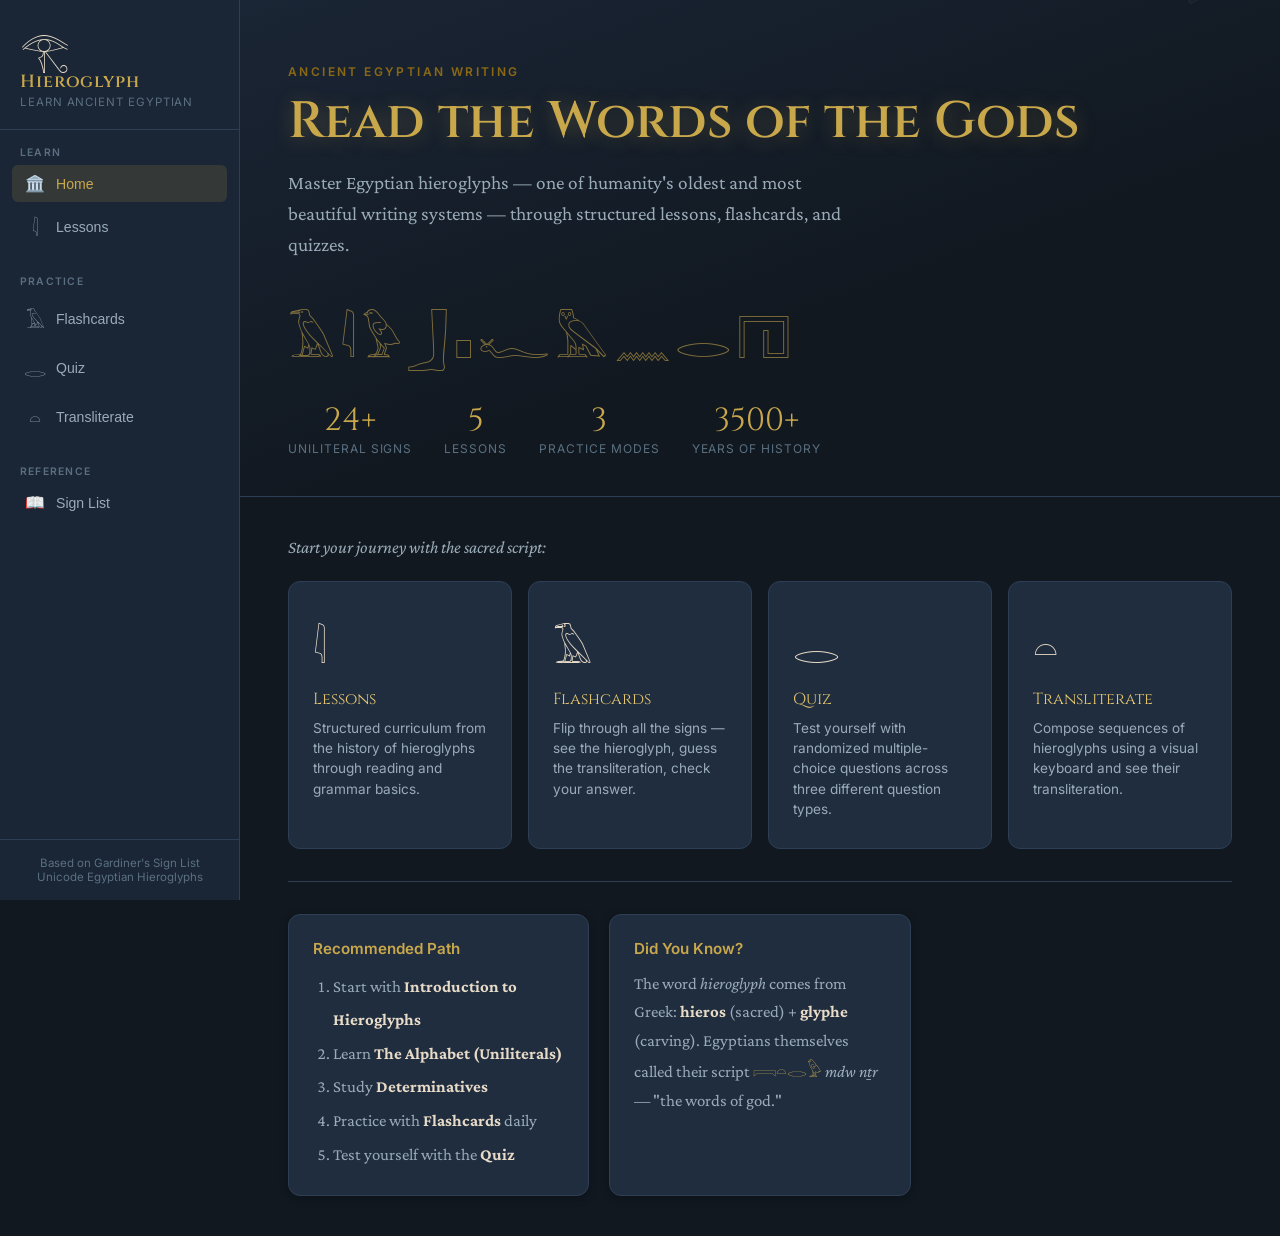
==== index.html @ 7053d6ca "Initial commit: Egyptian hieroglyph learning platform Lessons, flashcards, quiz, and transliteration" ====
<!DOCTYPE html>
<html lang="en">
<head>
  <meta charset="UTF-8">
  <meta name="viewport" content="width=device-width, initial-scale=1.0">
  <title>Hieroglyph — Learn Ancient Egyptian Writing</title>
  <link rel="preconnect" href="https://fonts.googleapis.com">
  <link rel="preconnect" href="https://fonts.gstatic.com" crossorigin>
  <link href="https://fonts.googleapis.com/css2?family=Cinzel:wght@400;600;700&family=Crimson+Pro:ital,wght@0,300;0,400;0,600;1,400&family=Inter:wght@300;400;500;600&family=Noto+Sans+Egyptian+Hieroglyphs&display=swap" rel="stylesheet">
  <link rel="stylesheet" href="css/styles.css">
</head>
<body>
<div class="app-wrapper">

  <!-- ── SIDEBAR ─────────────────────────────────────────────────────────── -->
  <aside class="sidebar">
    <div class="sidebar-logo">
      <span class="logo-glyph">𓂀</span>
      <h1>Hieroglyph</h1>
      <p>Learn Ancient Egyptian</p>
    </div>

    <nav class="nav-section">
      <div class="nav-label">Learn</div>
      <button class="nav-item" data-page="home">
        <span class="nav-emoji">🏛️</span>
        Home
      </button>
      <button class="nav-item" data-page="lessons">
        <span class="nav-icon">𓇋</span>
        Lessons
      </button>
    </nav>

    <nav class="nav-section">
      <div class="nav-label">Practice</div>
      <button class="nav-item" data-page="flashcards">
        <span class="nav-icon">𓄿</span>
        Flashcards
      </button>
      <button class="nav-item" data-page="quiz">
        <span class="nav-icon">𓂋</span>
        Quiz
      </button>
      <button class="nav-item" data-page="translate">
        <span class="nav-icon">𓏏</span>
        Transliterate
      </button>
    </nav>

    <nav class="nav-section">
      <div class="nav-label">Reference</div>
      <button class="nav-item" data-page="reference">
        <span class="nav-emoji">📖</span>
        Sign List
      </button>
    </nav>

    <div class="sidebar-footer">
      Based on Gardiner's Sign List<br>
      Unicode Egyptian Hieroglyphs
    </div>
  </aside>

  <!-- ── MAIN CONTENT ────────────────────────────────────────────────────── -->
  <main class="main-content">

    <!-- HOME ─────────────────────────────────────────────────────────────── -->
    <div class="page" id="page-home">
      <div class="home-hero">
        <div class="hero-eyebrow">Ancient Egyptian Writing</div>
        <h2 class="hero-title">Read the Words of the Gods</h2>
        <p class="hero-sub">
          Master Egyptian hieroglyphs — one of humanity's oldest and most beautiful
          writing systems — through structured lessons, flashcards, and quizzes.
        </p>
        <div class="hero-glyphs">𓄿𓇋𓅱𓃀𓊪𓆑𓅓𓈖𓂋𓉔</div>
        <div class="home-stats">
          <div class="stat-item"><div class="stat-num">24+</div><div class="stat-label">Uniliteral Signs</div></div>
          <div class="stat-item"><div class="stat-num">5</div><div class="stat-label">Lessons</div></div>
          <div class="stat-item"><div class="stat-num">3</div><div class="stat-label">Practice Modes</div></div>
          <div class="stat-item"><div class="stat-num">3500+</div><div class="stat-label">Years of History</div></div>
        </div>
      </div>

      <div class="home-features">
        <div class="features-heading">Start your journey with the sacred script:</div>
        <div class="feature-cards">
          <div class="feature-card" onclick="App.navigate('lessons')">
            <span class="feature-icon">𓇋</span>
            <div class="feature-title">Lessons</div>
            <p class="feature-desc">Structured curriculum from the history of hieroglyphs through reading and grammar basics.</p>
          </div>
          <div class="feature-card" onclick="App.navigate('flashcards')">
            <span class="feature-icon">𓄿</span>
            <div class="feature-title">Flashcards</div>
            <p class="feature-desc">Flip through all the signs — see the hieroglyph, guess the transliteration, check your answer.</p>
          </div>
          <div class="feature-card" onclick="App.navigate('quiz')">
            <span class="feature-icon">𓂋</span>
            <div class="feature-title">Quiz</div>
            <p class="feature-desc">Test yourself with randomized multiple-choice questions across three different question types.</p>
          </div>
          <div class="feature-card" onclick="App.navigate('translate')">
            <span class="feature-icon">𓏏</span>
            <div class="feature-title">Transliterate</div>
            <p class="feature-desc">Compose sequences of hieroglyphs using a visual keyboard and see their transliteration.</p>
          </div>
        </div>

        <hr class="divider">

        <div class="card-grid card-grid-2">
          <div class="card">
            <h4 style="color:var(--gold);margin-bottom:12px;font-size:0.95rem">Recommended Path</h4>
            <ol style="padding-left:20px;color:var(--text-muted);font-family:'Crimson Pro',serif;font-size:1.05rem;line-height:2">
              <li>Start with <strong style="color:var(--text-main)">Introduction to Hieroglyphs</strong></li>
              <li>Learn <strong style="color:var(--text-main)">The Alphabet (Uniliterals)</strong></li>
              <li>Study <strong style="color:var(--text-main)">Determinatives</strong></li>
              <li>Practice with <strong style="color:var(--text-main)">Flashcards</strong> daily</li>
              <li>Test yourself with the <strong style="color:var(--text-main)">Quiz</strong></li>
            </ol>
          </div>
          <div class="card">
            <h4 style="color:var(--gold);margin-bottom:12px;font-size:0.95rem">Did You Know?</h4>
            <p class="font-serif" style="color:var(--text-muted);font-size:1.05rem;line-height:1.7">
              The word <em>hieroglyph</em> comes from Greek: <strong style="color:var(--text-main)">hieros</strong> (sacred)
              + <strong style="color:var(--text-main)">glyphe</strong> (carving). Egyptians themselves called their
              script <span style="font-family:'Noto Sans Egyptian Hieroglyphs',serif;color:var(--gold)">𓇯𓏏𓂋𓅱</span>
              <em>mdw nṯr</em> — "the words of god."
            </p>
          </div>
        </div>
      </div>
    </div>

    <!-- LESSONS ──────────────────────────────────────────────────────────── -->
    <div class="page" id="page-lessons">
      <div class="page-header">
        <div class="breadcrumb">Learn</div>
        <h2>Lessons</h2>
        <p>Structured curriculum covering the history, signs, and grammar of ancient Egyptian hieroglyphs</p>
      </div>
      <div class="page-body">
        <div id="lessons-list-wrapper">
          <div id="lessons-list" class="lesson-list"></div>
        </div>
        <div id="lesson-detail" class="hidden"></div>
      </div>
    </div>

    <!-- FLASHCARDS ───────────────────────────────────────────────────────── -->
    <div class="page" id="page-flashcards">
      <div class="page-header">
        <div class="breadcrumb">Practice</div>
        <h2>Flashcards</h2>
        <p>Click a card to flip it and reveal the transliteration and description</p>
      </div>
      <div class="page-body">
        <!-- Filter controls -->
        <div class="flashcard-controls">
          <div class="filter-group">
            <button class="filter-btn active" data-filter="all"
                    onclick="FlashcardsModule.setFilter('all')">All Signs</button>
            <button class="filter-btn" data-filter="uniliteral"
                    onclick="FlashcardsModule.setFilter('uniliteral')">Uniliterals</button>
            <button class="filter-btn" data-filter="biliteral"
                    onclick="FlashcardsModule.setFilter('biliteral')">Biliterals</button>
            <button class="filter-btn" data-filter="determinative"
                    onclick="FlashcardsModule.setFilter('determinative')">Determinatives</button>
          </div>
          <button class="btn btn-secondary" style="margin-left:auto" onclick="FlashcardsModule.shuffle()">
            ⇄ Shuffle
          </button>
        </div>

        <!-- Card stage -->
        <div class="flashcard-stage">
          <div class="flashcard-counter" id="fc-counter">1 / 1</div>

          <div class="flip-card" id="fc-card" onclick="FlashcardsModule.flip()">
            <div class="flip-card-inner">
              <!-- Front -->
              <div class="flip-face flip-front">
                <div class="flip-front card-glyph glyph-display" id="fc-front-glyph">𓄿</div>
                <div class="flip-front card-hint">Click to reveal →</div>
              </div>
              <!-- Back -->
              <div class="flip-face flip-back">
                <div class="card-transliteration" id="fc-back-translit">ȝ</div>
                <div class="card-pronunciation"   id="fc-back-pronun"></div>
                <div class="card-name"             id="fc-back-name"></div>
                <div class="card-desc"             id="fc-back-desc"></div>
                <div class="card-mnemonic"         id="fc-back-mnemonic"></div>
              </div>
            </div>
          </div>

          <!-- Navigation -->
          <div class="flashcard-nav">
            <button class="btn btn-secondary" id="fc-prev" onclick="FlashcardsModule.prev()">← Prev</button>
            <div class="fc-progress">
              <div class="fc-progress-bar" id="fc-progress-bar" style="width:4%"></div>
            </div>
            <button class="btn btn-secondary" id="fc-next" onclick="FlashcardsModule.next()">Next →</button>
          </div>

          <p class="text-small text-muted">
            Tip: Use the filter above to focus on a specific sign category
          </p>
        </div>
      </div>
    </div>

    <!-- QUIZ ─────────────────────────────────────────────────────────────── -->
    <div class="page" id="page-quiz">
      <div class="page-header">
        <div class="breadcrumb">Practice</div>
        <h2>Quiz</h2>
        <p>Test your knowledge of hieroglyphic signs with randomized questions</p>
      </div>
      <div class="page-body">
        <div id="quiz-wrapper"></div>
      </div>
    </div>

    <!-- TRANSLITERATE ────────────────────────────────────────────────────── -->
    <div class="page" id="page-translate">
      <div class="page-header">
        <div class="breadcrumb">Practice</div>
        <h2>Transliteration Tool</h2>
        <p>Compose a sequence of hieroglyphs using the keyboard below and see its transliteration</p>
      </div>
      <div class="page-body">
        <div class="translate-layout">
          <!-- Left: display panels -->
          <div>
            <div class="translate-panel" style="margin-bottom:16px">
              <div class="translate-panel-header">Hieroglyphs</div>
              <div class="translate-display" id="tr-glyph-display">
                <span style="color:var(--text-dim);font-family:'Crimson Pro',serif;font-size:1.2rem;font-style:italic">
                  Select signs below…
                </span>
              </div>
              <div class="translate-actions">
                <button class="btn btn-secondary" style="font-size:0.78rem" onclick="TranslateModule.deleteLast()">⌫ Delete</button>
                <button class="btn btn-secondary" style="font-size:0.78rem" onclick="TranslateModule.clearAll()">Clear All</button>
              </div>
            </div>

            <div class="translate-panel">
              <div class="translate-panel-header">Transliteration</div>
              <div class="translate-transliteration" id="tr-translit-display"
                   style="color:var(--text-dim);font-size:1.4rem;font-style:italic">
              </div>
              <div class="translate-actions">
                <button id="tr-copy-btn" class="btn btn-secondary" style="font-size:0.78rem"
                        onclick="TranslateModule.copyTranslit()">
                  Copy Transliteration
                </button>
              </div>
            </div>

            <div id="tr-info-panel" style="margin-top:16px;background:var(--dark-card);border:1px solid var(--dark-border);border-radius:var(--radius)">
              <div style="text-align:center;color:var(--text-dim);padding:32px 16px;font-family:'Crimson Pro',serif;font-size:1.05rem;font-style:italic">
                Click hieroglyphs below to compose a sequence
              </div>
            </div>
          </div>

          <!-- Right: scrollable keyboard -->
          <div>
            <div class="translate-keyboard" id="tr-keyboard"></div>
          </div>
        </div>
      </div>
    </div>

    <!-- SIGN LIST REFERENCE ──────────────────────────────────────────────── -->
    <div class="page" id="page-reference">
      <div class="page-header">
        <div class="breadcrumb">Reference</div>
        <h2>Sign List</h2>
        <p>Complete reference of all hieroglyphic signs in this curriculum</p>
      </div>
      <div class="page-body" id="reference-body">
        <!-- Rendered by inline script below -->
      </div>
    </div>

  </main>
</div>

<!-- ── SCRIPTS ──────────────────────────────────────────────────────────────── -->
<script src="js/data.js"></script>
<script src="js/lessons.js"></script>
<script src="js/flashcards.js"></script>
<script src="js/quiz.js"></script>
<script src="js/translate.js"></script>
<script src="js/app.js"></script>

<!-- Render the reference sign list inline -->
<script>
(function renderReference() {
  document.addEventListener('DOMContentLoaded', function() {
    const body = document.getElementById('reference-body');
    if (!body) return;

    function section(title, signs, extraCols) {
      return `
        <h3 style="font-family:'Cinzel',serif;color:var(--gold);font-size:1.1rem;margin-bottom:16px">${title}</h3>
        <div style="overflow-x:auto;margin-bottom:40px">
          <table style="width:100%;border-collapse:collapse;font-size:0.88rem">
            <thead>
              <tr style="border-bottom:2px solid var(--dark-border);text-align:left">
                <th style="padding:8px 16px 8px 0;color:var(--text-dim);font-weight:600;white-space:nowrap">Gardiner</th>
                <th style="padding:8px 16px;color:var(--text-dim);font-weight:600">Sign</th>
                <th style="padding:8px 16px;color:var(--text-dim);font-weight:600">Transliteration</th>
                <th style="padding:8px 16px;color:var(--text-dim);font-weight:600">Name</th>
                <th style="padding:8px 16px;color:var(--text-dim);font-weight:600">Pronunciation</th>
                ${extraCols ? `<th style="padding:8px 16px;color:var(--text-dim);font-weight:600">Notes</th>` : ''}
              </tr>
            </thead>
            <tbody>
              ${signs.map((s, i) => `
                <tr style="border-bottom:1px solid var(--dark-border);${i % 2 === 0 ? '' : 'background:rgba(255,255,255,0.01)'}">
                  <td style="padding:10px 16px 10px 0;color:var(--text-dim);font-family:monospace;white-space:nowrap">${s.gardiner}</td>
                  <td style="padding:10px 16px;font-family:'Noto Sans Egyptian Hieroglyphs',serif;font-size:2rem;color:var(--gold-light)">${s.unicode}</td>
                  <td style="padding:10px 16px;font-family:'Cinzel',serif;font-size:1.1rem;color:var(--gold)">${s.transliteration}</td>
                  <td style="padding:10px 16px;color:var(--text-main)">${s.name}</td>
                  <td style="padding:10px 16px;color:var(--text-muted);font-style:italic;font-family:'Crimson Pro',serif">${s.pronunciation}</td>
                  ${extraCols ? `<td style="padding:10px 16px;color:var(--text-dim);font-family:'Crimson Pro',serif;font-size:0.92rem">${s.description.substring(0,80)}…</td>` : ''}
                </tr>
              `).join('')}
            </tbody>
          </table>
        </div>`;
    }

    body.innerHTML =
      section('Uniliteral Signs — The Hieroglyphic Alphabet', HIEROGLYPHS.uniliterals, true) +
      section('Common Biliteral Signs', HIEROGLYPHS.biliterals, true) +
      section('Determinatives (Silent Classifiers)', HIEROGLYPHS.determinatives, true) +
      `<hr class="divider">
       <h3 style="font-family:'Cinzel',serif;color:var(--gold);font-size:1.1rem;margin-bottom:16px">Vocabulary</h3>
       <div class="card-grid card-grid-2">
         ${HIEROGLYPHS.vocabulary.map(w => `
           <div class="card">
             <div style="font-family:'Noto Sans Egyptian Hieroglyphs',serif;font-size:2.5rem;color:var(--gold-light);margin-bottom:8px">${w.hieroglyphs}</div>
             <div style="font-family:'Cinzel',serif;color:var(--gold);font-size:1rem;margin-bottom:4px">${w.transliteration}</div>
             <div style="font-weight:600;color:var(--text-main);margin-bottom:8px">${w.english}</div>
             <div style="font-size:0.82rem;color:var(--text-dim);font-family:'Crimson Pro',serif;line-height:1.5">${w.notes}</div>
             <div style="margin-top:8px"><span class="badge badge-lapis">${w.category}</span></div>
           </div>
         `).join('')}
       </div>`;
  });
})();
</script>

</body>
</html>
---- css/styles.css ----
/* ============================================================
   HIEROGLYPH PLATFORM — Egyptian-inspired Design System
   ============================================================ */

@import url('https://fonts.googleapis.com/css2?family=Cinzel:wght@400;600;700&family=Crimson+Pro:ital,wght@0,300;0,400;0,600;1,400&family=Inter:wght@300;400;500;600&display=swap');

/* ── CSS Variables ────────────────────────────────────────── */
:root {
  --gold:        #C9A84C;
  --gold-light:  #E8C86E;
  --gold-dark:   #8B6914;
  --sand:        #F2E6C2;
  --sand-light:  #FBF6EC;
  --sand-dark:   #D4C59A;
  --papyrus:     #EDE0C4;
  --lapis:       #1B3A5C;
  --lapis-light: #2B5C8A;
  --lapis-dark:  #0D1E30;
  --red:         #8B2020;
  --red-light:   #C43A3A;
  --dark:        #111820;
  --dark-panel:  #1A2535;
  --dark-card:   #202D3F;
  --dark-border: #2E3F55;
  --text-main:   #E8DCC8;
  --text-muted:  #9AABB8;
  --text-dim:    #5A7080;
  --success:     #4CAF78;
  --error:       #E05555;
  --radius-sm:   6px;
  --radius:      12px;
  --radius-lg:   20px;
  --shadow:      0 4px 24px rgba(0,0,0,0.4);
  --shadow-sm:   0 2px 8px rgba(0,0,0,0.3);
  --transition:  0.2s ease;
}

/* ── Reset & Base ─────────────────────────────────────────── */
*, *::before, *::after { box-sizing: border-box; margin: 0; padding: 0; }

html { font-size: 16px; scroll-behavior: smooth; }

body {
  font-family: 'Inter', sans-serif;
  background: var(--dark);
  color: var(--text-main);
  min-height: 100vh;
  display: flex;
  flex-direction: column;
  overflow-x: hidden;
}

/* ── Typography ───────────────────────────────────────────── */
.font-serif   { font-family: 'Crimson Pro', Georgia, serif; }
.font-display { font-family: 'Cinzel', 'Times New Roman', serif; }
.font-hiero   { font-family: 'Noto Sans Egyptian Hieroglyphs', 'Noto Sans', serif; }

h1, h2, h3 { font-family: 'Cinzel', serif; font-weight: 600; line-height: 1.2; }
h4, h5, h6 { font-family: 'Inter', sans-serif; font-weight: 600; }

/* ── Layout ───────────────────────────────────────────────── */
.app-wrapper {
  display: flex;
  min-height: 100vh;
}

/* ── Sidebar Navigation ───────────────────────────────────── */
.sidebar {
  width: 240px;
  flex-shrink: 0;
  background: var(--dark-panel);
  border-right: 1px solid var(--dark-border);
  display: flex;
  flex-direction: column;
  position: fixed;
  top: 0; left: 0;
  height: 100vh;
  z-index: 100;
  overflow-y: auto;
}

.sidebar-logo {
  padding: 24px 20px 20px;
  border-bottom: 1px solid var(--dark-border);
}

.sidebar-logo .logo-glyph {
  font-size: 2.5rem;
  line-height: 1;
  display: block;
  margin-bottom: 8px;
  font-family: 'Noto Sans Egyptian Hieroglyphs', serif;
}

.sidebar-logo h1 {
  font-size: 1.1rem;
  color: var(--gold);
  letter-spacing: 0.05em;
}

.sidebar-logo p {
  font-size: 0.72rem;
  color: var(--text-dim);
  margin-top: 2px;
  letter-spacing: 0.08em;
  text-transform: uppercase;
}

.nav-section {
  padding: 16px 12px 8px;
}

.nav-label {
  font-size: 0.65rem;
  font-weight: 600;
  letter-spacing: 0.12em;
  text-transform: uppercase;
  color: var(--text-dim);
  padding: 0 8px;
  margin-bottom: 6px;
}

.nav-item {
  display: flex;
  align-items: center;
  gap: 10px;
  padding: 9px 12px;
  border-radius: var(--radius-sm);
  cursor: pointer;
  transition: background var(--transition), color var(--transition);
  text-decoration: none;
  color: var(--text-muted);
  font-size: 0.88rem;
  font-weight: 500;
  border: none;
  background: none;
  width: 100%;
  text-align: left;
}

.nav-item:hover {
  background: rgba(201, 168, 76, 0.08);
  color: var(--text-main);
}

.nav-item.active {
  background: rgba(201, 168, 76, 0.15);
  color: var(--gold);
}

.nav-item .nav-icon {
  font-size: 1.2rem;
  width: 22px;
  text-align: center;
  font-family: 'Noto Sans Egyptian Hieroglyphs', serif;
}

.nav-item .nav-emoji {
  font-size: 1rem;
  width: 22px;
  text-align: center;
}

.sidebar-footer {
  margin-top: auto;
  padding: 16px;
  border-top: 1px solid var(--dark-border);
  font-size: 0.72rem;
  color: var(--text-dim);
  text-align: center;
}

/* ── Main Content Area ────────────────────────────────────── */
.main-content {
  margin-left: 240px;
  flex: 1;
  min-height: 100vh;
  display: flex;
  flex-direction: column;
}

.page {
  display: none;
  flex-direction: column;
  flex: 1;
}

.page.active {
  display: flex;
}

.page-header {
  padding: 40px 48px 32px;
  border-bottom: 1px solid var(--dark-border);
  background: linear-gradient(180deg, var(--dark-panel) 0%, transparent 100%);
}

.page-header .breadcrumb {
  font-size: 0.75rem;
  color: var(--text-dim);
  letter-spacing: 0.08em;
  text-transform: uppercase;
  margin-bottom: 8px;
}

.page-header h2 {
  font-size: 2rem;
  color: var(--gold);
}

.page-header p {
  margin-top: 8px;
  color: var(--text-muted);
  font-size: 0.95rem;
  font-family: 'Crimson Pro', serif;
  font-style: italic;
}

.page-body {
  padding: 40px 48px;
  flex: 1;
}

/* ── Cards ────────────────────────────────────────────────── */
.card {
  background: var(--dark-card);
  border: 1px solid var(--dark-border);
  border-radius: var(--radius);
  padding: 24px;
  box-shadow: var(--shadow-sm);
}

.card-grid {
  display: grid;
  gap: 20px;
}

.card-grid-2 { grid-template-columns: repeat(auto-fill, minmax(260px, 1fr)); }
.card-grid-3 { grid-template-columns: repeat(auto-fill, minmax(200px, 1fr)); }
.card-grid-4 { grid-template-columns: repeat(auto-fill, minmax(160px, 1fr)); }

/* ── Hieroglyph Display ───────────────────────────────────── */
.glyph-display {
  font-family: 'Noto Sans Egyptian Hieroglyphs', 'Segoe UI Historic', serif;
  line-height: 1;
  color: var(--gold-light);
}

.glyph-xl { font-size: 5rem; }
.glyph-lg { font-size: 3.5rem; }
.glyph-md { font-size: 2.5rem; }
.glyph-sm { font-size: 1.5rem; }

/* ── Badges / Tags ────────────────────────────────────────── */
.badge {
  display: inline-flex;
  align-items: center;
  font-size: 0.7rem;
  font-weight: 600;
  letter-spacing: 0.06em;
  text-transform: uppercase;
  padding: 2px 8px;
  border-radius: 100px;
}

.badge-gold    { background: rgba(201,168,76,0.2); color: var(--gold-light); }
.badge-lapis   { background: rgba(27,58,92,0.6);  color: #8BBBD9; border: 1px solid #2B5C8A; }
.badge-sand    { background: rgba(242,230,194,0.1); color: var(--sand); }
.badge-success { background: rgba(76,175,120,0.2); color: var(--success); }
.badge-red     { background: rgba(224,85,85,0.2);  color: var(--error); }

/* ── Buttons ──────────────────────────────────────────────── */
.btn {
  display: inline-flex;
  align-items: center;
  gap: 8px;
  padding: 10px 20px;
  border-radius: var(--radius-sm);
  font-family: 'Inter', sans-serif;
  font-weight: 600;
  font-size: 0.88rem;
  cursor: pointer;
  border: none;
  transition: all var(--transition);
  text-decoration: none;
}

.btn-primary {
  background: var(--gold);
  color: var(--lapis-dark);
}
.btn-primary:hover { background: var(--gold-light); }

.btn-secondary {
  background: transparent;
  border: 1px solid var(--dark-border);
  color: var(--text-muted);
}
.btn-secondary:hover { border-color: var(--gold); color: var(--gold); }

.btn-ghost {
  background: transparent;
  color: var(--text-muted);
}
.btn-ghost:hover { color: var(--gold); }

.btn-success {
  background: var(--success);
  color: white;
}
.btn-error {
  background: var(--error);
  color: white;
}

.btn:disabled { opacity: 0.4; cursor: not-allowed; }

/* ── HOME PAGE ────────────────────────────────────────────── */
.home-hero {
  padding: 64px 48px 40px;
  background: linear-gradient(160deg, var(--dark-panel) 0%, var(--dark) 60%);
  border-bottom: 1px solid var(--dark-border);
  position: relative;
  overflow: hidden;
}

.home-hero::before {
  content: '𓂀𓄿𓇋𓅱𓃀𓊪𓆑𓅓𓈖𓂋𓉔𓎛𓐍𓄡𓋴𓈙𓈎𓎡𓏏𓂧𓆓';
  position: absolute;
  right: -20px; top: 10px;
  font-family: 'Noto Sans Egyptian Hieroglyphs', serif;
  font-size: 7rem;
  opacity: 0.04;
  pointer-events: none;
  line-height: 1;
  white-space: nowrap;
  transform: rotate(90deg);
  transform-origin: right top;
}

.hero-eyebrow {
  font-size: 0.75rem;
  letter-spacing: 0.2em;
  text-transform: uppercase;
  color: var(--gold-dark);
  font-weight: 600;
  margin-bottom: 12px;
}

.hero-title {
  font-size: clamp(2rem, 4vw, 3.5rem);
  color: var(--gold);
  margin-bottom: 16px;
  text-shadow: 0 2px 20px rgba(201,168,76,0.3);
}

.hero-sub {
  font-family: 'Crimson Pro', serif;
  font-size: 1.2rem;
  color: var(--text-muted);
  max-width: 560px;
  margin-bottom: 32px;
  line-height: 1.6;
}

.hero-glyphs {
  font-family: 'Noto Sans Egyptian Hieroglyphs', serif;
  font-size: 3rem;
  letter-spacing: 0.1em;
  color: rgba(201,168,76,0.6);
  margin-bottom: 32px;
}

.home-stats {
  display: flex;
  gap: 32px;
  flex-wrap: wrap;
}

.stat-item {
  text-align: center;
}
.stat-num {
  font-family: 'Cinzel', serif;
  font-size: 2rem;
  color: var(--gold);
  line-height: 1;
}
.stat-label {
  font-size: 0.75rem;
  color: var(--text-dim);
  text-transform: uppercase;
  letter-spacing: 0.08em;
  margin-top: 4px;
}

.home-features {
  padding: 40px 48px;
}

.features-heading {
  font-size: 1.1rem;
  color: var(--text-muted);
  margin-bottom: 24px;
  font-family: 'Crimson Pro', serif;
  font-style: italic;
}

.feature-cards {
  display: grid;
  grid-template-columns: repeat(auto-fill, minmax(220px, 1fr));
  gap: 16px;
}

.feature-card {
  background: var(--dark-card);
  border: 1px solid var(--dark-border);
  border-radius: var(--radius);
  padding: 28px 24px;
  cursor: pointer;
  transition: all var(--transition);
}

.feature-card:hover {
  border-color: var(--gold-dark);
  transform: translateY(-2px);
  box-shadow: 0 8px 32px rgba(201,168,76,0.1);
}

.feature-icon {
  font-size: 2.5rem;
  margin-bottom: 12px;
  font-family: 'Noto Sans Egyptian Hieroglyphs', serif;
  display: block;
}

.feature-title {
  font-family: 'Cinzel', serif;
  font-size: 1rem;
  color: var(--gold-light);
  margin-bottom: 8px;
}

.feature-desc {
  font-size: 0.85rem;
  color: var(--text-muted);
  line-height: 1.5;
}

/* ── LESSONS PAGE ─────────────────────────────────────────── */
.lesson-list {
  display: flex;
  flex-direction: column;
  gap: 12px;
}

.lesson-card {
  background: var(--dark-card);
  border: 1px solid var(--dark-border);
  border-radius: var(--radius);
  padding: 20px 24px;
  display: flex;
  align-items: center;
  gap: 20px;
  cursor: pointer;
  transition: all var(--transition);
}

.lesson-card:hover {
  border-color: var(--gold-dark);
  background: rgba(201,168,76,0.04);
}

.lesson-card .lesson-glyph {
  font-size: 2.5rem;
  font-family: 'Noto Sans Egyptian Hieroglyphs', serif;
  color: var(--gold);
  min-width: 48px;
  text-align: center;
}

.lesson-card .lesson-info { flex: 1; }

.lesson-card .lesson-title {
  font-family: 'Cinzel', serif;
  font-size: 1.05rem;
  color: var(--text-main);
  margin-bottom: 4px;
}

.lesson-card .lesson-sub {
  font-size: 0.82rem;
  color: var(--text-muted);
}

.lesson-card .lesson-meta {
  display: flex;
  flex-direction: column;
  align-items: flex-end;
  gap: 6px;
  min-width: 90px;
}

/* ── LESSON DETAIL ────────────────────────────────────────── */
.lesson-detail {
  max-width: 720px;
  margin: 0 auto;
}

.lesson-detail-header {
  margin-bottom: 40px;
}

.lesson-detail-header .back-btn {
  font-size: 0.82rem;
  color: var(--text-dim);
  cursor: pointer;
  display: inline-flex;
  align-items: center;
  gap: 6px;
  margin-bottom: 20px;
  background: none;
  border: none;
  transition: color var(--transition);
}

.lesson-detail-header .back-btn:hover { color: var(--gold); }

.lesson-detail-header h2 {
  font-size: 2rem;
  color: var(--gold);
  margin-bottom: 8px;
}

.lesson-content-block {
  margin-bottom: 24px;
}

.lesson-text {
  font-family: 'Crimson Pro', serif;
  font-size: 1.15rem;
  line-height: 1.75;
  color: var(--text-main);
}

.lesson-text strong { color: var(--gold-light); }

.lesson-highlight {
  border-left: 3px solid var(--gold);
  background: rgba(201,168,76,0.06);
  padding: 16px 20px;
  border-radius: 0 var(--radius-sm) var(--radius-sm) 0;
  font-family: 'Crimson Pro', serif;
  font-size: 1.1rem;
  color: var(--sand);
  line-height: 1.65;
}

.lesson-subheading {
  font-family: 'Cinzel', serif;
  font-size: 1.1rem;
  color: var(--gold-light);
  margin-top: 8px;
  margin-bottom: 4px;
  padding-bottom: 8px;
  border-bottom: 1px solid var(--dark-border);
}

.lesson-list-items {
  list-style: none;
  display: flex;
  flex-direction: column;
  gap: 10px;
}

.lesson-list-items li {
  font-family: 'Crimson Pro', serif;
  font-size: 1.1rem;
  color: var(--text-main);
  line-height: 1.6;
  padding-left: 20px;
  position: relative;
}

.lesson-list-items li::before {
  content: '𓏤';
  position: absolute;
  left: 0;
  font-family: 'Noto Sans Egyptian Hieroglyphs', serif;
  color: var(--gold);
  font-size: 0.8rem;
  top: 3px;
}

.lesson-list-items li strong { color: var(--gold-light); }

/* ── FLASHCARD PAGE ───────────────────────────────────────── */
.flashcard-controls {
  display: flex;
  align-items: center;
  gap: 16px;
  margin-bottom: 32px;
  flex-wrap: wrap;
}

.filter-group {
  display: flex;
  gap: 6px;
  flex-wrap: wrap;
}

.filter-btn {
  padding: 6px 14px;
  border-radius: 100px;
  font-size: 0.78rem;
  font-weight: 600;
  letter-spacing: 0.04em;
  cursor: pointer;
  border: 1px solid var(--dark-border);
  background: transparent;
  color: var(--text-muted);
  transition: all var(--transition);
}

.filter-btn:hover   { border-color: var(--gold-dark); color: var(--gold); }
.filter-btn.active  { background: var(--gold); color: var(--lapis-dark); border-color: var(--gold); }

.flashcard-stage {
  display: flex;
  flex-direction: column;
  align-items: center;
  gap: 24px;
}

.flashcard-counter {
  font-size: 0.82rem;
  color: var(--text-dim);
  letter-spacing: 0.06em;
}

/* The flip card */
.flip-card {
  width: 100%;
  max-width: 480px;
  height: 360px;
  perspective: 1200px;
  cursor: pointer;
}

.flip-card-inner {
  width: 100%;
  height: 100%;
  position: relative;
  transition: transform 0.55s ease;
  transform-style: preserve-3d;
}

.flip-card.flipped .flip-card-inner {
  transform: rotateY(180deg);
}

.flip-face {
  position: absolute;
  inset: 0;
  backface-visibility: hidden;
  -webkit-backface-visibility: hidden;
  border-radius: var(--radius-lg);
  display: flex;
  flex-direction: column;
  align-items: center;
  justify-content: center;
  padding: 32px;
  border: 1px solid var(--dark-border);
}

.flip-front {
  background: var(--dark-card);
}

.flip-back {
  background: linear-gradient(135deg, var(--dark-panel), var(--lapis-dark));
  transform: rotateY(180deg);
  border-color: var(--gold-dark);
}

.flip-front .card-glyph {
  font-size: 7rem;
  font-family: 'Noto Sans Egyptian Hieroglyphs', serif;
  color: var(--gold-light);
  line-height: 1;
  margin-bottom: 16px;
}

.flip-front .card-hint {
  font-size: 0.78rem;
  color: var(--text-dim);
  letter-spacing: 0.08em;
  text-transform: uppercase;
}

.flip-back .card-transliteration {
  font-family: 'Cinzel', serif;
  font-size: 3rem;
  color: var(--gold);
  margin-bottom: 8px;
}

.flip-back .card-pronunciation {
  font-size: 0.88rem;
  color: var(--gold-light);
  margin-bottom: 16px;
  font-style: italic;
  font-family: 'Crimson Pro', serif;
  text-align: center;
}

.flip-back .card-name {
  font-size: 1.1rem;
  color: var(--text-main);
  font-family: 'Crimson Pro', serif;
  margin-bottom: 12px;
  font-weight: 600;
}

.flip-back .card-desc {
  font-size: 0.85rem;
  color: var(--text-muted);
  text-align: center;
  line-height: 1.5;
  font-family: 'Crimson Pro', serif;
}

.flip-back .card-mnemonic {
  margin-top: 12px;
  font-size: 0.8rem;
  color: var(--gold-dark);
  font-style: italic;
  text-align: center;
  font-family: 'Crimson Pro', serif;
}

.flashcard-nav {
  display: flex;
  align-items: center;
  gap: 16px;
}

.fc-progress {
  width: 240px;
  height: 4px;
  background: var(--dark-border);
  border-radius: 100px;
  overflow: hidden;
}

.fc-progress-bar {
  height: 100%;
  background: var(--gold);
  border-radius: 100px;
  transition: width 0.3s ease;
}

/* ── QUIZ PAGE ────────────────────────────────────────────── */
.quiz-header {
  display: flex;
  justify-content: space-between;
  align-items: center;
  margin-bottom: 32px;
}

.quiz-score {
  font-family: 'Cinzel', serif;
  font-size: 1.1rem;
  color: var(--gold);
}

.quiz-progress-bar {
  flex: 1;
  max-width: 320px;
  height: 6px;
  background: var(--dark-border);
  border-radius: 100px;
  overflow: hidden;
  margin: 0 24px;
}

.quiz-progress-fill {
  height: 100%;
  background: linear-gradient(90deg, var(--lapis-light), var(--gold));
  border-radius: 100px;
  transition: width 0.4s ease;
}

.quiz-question-card {
  background: var(--dark-card);
  border: 1px solid var(--dark-border);
  border-radius: var(--radius-lg);
  padding: 48px;
  text-align: center;
  margin-bottom: 24px;
}

.quiz-question-num {
  font-size: 0.75rem;
  color: var(--text-dim);
  letter-spacing: 0.1em;
  text-transform: uppercase;
  margin-bottom: 12px;
}

.quiz-question-glyph {
  font-size: 8rem;
  font-family: 'Noto Sans Egyptian Hieroglyphs', serif;
  color: var(--gold-light);
  line-height: 1;
  margin-bottom: 16px;
}

.quiz-question-text {
  font-family: 'Crimson Pro', serif;
  font-size: 1.3rem;
  color: var(--text-muted);
}

.quiz-options {
  display: grid;
  grid-template-columns: 1fr 1fr;
  gap: 12px;
  margin-bottom: 24px;
}

.quiz-option {
  background: var(--dark-card);
  border: 2px solid var(--dark-border);
  border-radius: var(--radius);
  padding: 16px 20px;
  cursor: pointer;
  transition: all var(--transition);
  text-align: center;
  font-family: 'Cinzel', serif;
  font-size: 1.1rem;
  color: var(--text-main);
  min-height: 64px;
  display: flex;
  align-items: center;
  justify-content: center;
  gap: 12px;
}

.quiz-option.glyph-option {
  font-family: 'Noto Sans Egyptian Hieroglyphs', serif;
  font-size: 2.5rem;
}

.quiz-option:hover:not(.answered) {
  border-color: var(--gold-dark);
  background: rgba(201,168,76,0.06);
}

.quiz-option.correct {
  border-color: var(--success);
  background: rgba(76,175,120,0.12);
  color: var(--success);
}

.quiz-option.wrong {
  border-color: var(--error);
  background: rgba(224,85,85,0.1);
  color: var(--error);
}

.quiz-option.answered { cursor: default; }

.quiz-feedback {
  min-height: 48px;
  display: flex;
  align-items: center;
  justify-content: space-between;
  padding: 12px 16px;
  border-radius: var(--radius-sm);
  margin-bottom: 16px;
  font-family: 'Crimson Pro', serif;
  font-size: 1.05rem;
}

.quiz-feedback.correct {
  background: rgba(76,175,120,0.1);
  border: 1px solid rgba(76,175,120,0.3);
  color: var(--success);
}

.quiz-feedback.wrong {
  background: rgba(224,85,85,0.1);
  border: 1px solid rgba(224,85,85,0.3);
  color: var(--error);
}

/* ── QUIZ RESULT ──────────────────────────────────────────── */
.quiz-result {
  text-align: center;
  padding: 64px 32px;
}

.result-glyph {
  font-size: 5rem;
  font-family: 'Noto Sans Egyptian Hieroglyphs', serif;
  margin-bottom: 16px;
  color: var(--gold);
}

.result-score {
  font-family: 'Cinzel', serif;
  font-size: 4rem;
  color: var(--gold);
  margin-bottom: 8px;
}

.result-message {
  font-family: 'Crimson Pro', serif;
  font-size: 1.4rem;
  color: var(--text-muted);
  margin-bottom: 32px;
}

/* ── TRANSLITERATION PAGE ─────────────────────────────────── */
.translate-layout {
  display: grid;
  grid-template-columns: 1fr 1fr;
  gap: 32px;
  align-items: start;
}

.translate-panel {
  background: var(--dark-card);
  border: 1px solid var(--dark-border);
  border-radius: var(--radius);
  overflow: hidden;
}

.translate-panel-header {
  padding: 12px 20px;
  background: rgba(201,168,76,0.06);
  border-bottom: 1px solid var(--dark-border);
  font-size: 0.78rem;
  font-weight: 600;
  letter-spacing: 0.1em;
  text-transform: uppercase;
  color: var(--gold);
}

.translate-display {
  padding: 24px;
  min-height: 120px;
  font-family: 'Noto Sans Egyptian Hieroglyphs', serif;
  font-size: 4rem;
  color: var(--gold-light);
  line-height: 1.2;
  word-break: break-all;
  letter-spacing: 0.05em;
}

.translate-transliteration {
  padding: 24px;
  min-height: 120px;
  font-family: 'Cinzel', serif;
  font-size: 1.8rem;
  color: var(--text-main);
  word-break: break-word;
  letter-spacing: 0.05em;
}

.translate-keyboard {
  margin-top: 32px;
}

.keyboard-section-label {
  font-size: 0.72rem;
  font-weight: 600;
  letter-spacing: 0.12em;
  text-transform: uppercase;
  color: var(--text-dim);
  margin-bottom: 12px;
}

.keyboard-grid {
  display: flex;
  flex-wrap: wrap;
  gap: 8px;
  margin-bottom: 20px;
}

.key-btn {
  display: flex;
  flex-direction: column;
  align-items: center;
  gap: 2px;
  width: 68px;
  padding: 8px 6px;
  background: var(--dark-card);
  border: 1px solid var(--dark-border);
  border-radius: var(--radius-sm);
  cursor: pointer;
  transition: all var(--transition);
}

.key-btn:hover {
  border-color: var(--gold-dark);
  background: rgba(201,168,76,0.08);
}

.key-btn .key-glyph {
  font-family: 'Noto Sans Egyptian Hieroglyphs', serif;
  font-size: 1.8rem;
  color: var(--gold-light);
  line-height: 1;
}

.key-btn .key-label {
  font-size: 0.65rem;
  color: var(--text-dim);
  letter-spacing: 0.04em;
  font-family: 'Cinzel', serif;
}

.translate-actions {
  display: flex;
  gap: 8px;
  padding: 12px 20px;
  border-top: 1px solid var(--dark-border);
}

/* ── UTILITIES ────────────────────────────────────────────── */
.flex        { display: flex; }
.items-center { align-items: center; }
.gap-2       { gap: 8px; }
.gap-3       { gap: 12px; }
.gap-4       { gap: 16px; }
.mt-2        { margin-top: 8px; }
.mt-4        { margin-top: 16px; }
.mt-6        { margin-top: 24px; }
.mb-2        { margin-bottom: 8px; }
.mb-4        { margin-bottom: 16px; }
.text-center { text-align: center; }
.text-small  { font-size: 0.82rem; }
.text-muted  { color: var(--text-muted); }
.text-gold   { color: var(--gold); }
.w-full      { width: 100%; }
.hidden      { display: none !important; }

/* ── Divider ──────────────────────────────────────────────── */
.divider {
  border: none;
  border-top: 1px solid var(--dark-border);
  margin: 32px 0;
}

/* ── Scrollbar ────────────────────────────────────────────── */
::-webkit-scrollbar { width: 6px; }
::-webkit-scrollbar-track { background: var(--dark); }
::-webkit-scrollbar-thumb { background: var(--dark-border); border-radius: 3px; }
::-webkit-scrollbar-thumb:hover { background: var(--gold-dark); }

/* ── Responsive ───────────────────────────────────────────── */
@media (max-width: 900px) {
  .sidebar { width: 200px; }
  .main-content { margin-left: 200px; }
  .page-header, .page-body { padding: 24px; }
  .home-hero { padding: 40px 24px; }
  .translate-layout { grid-template-columns: 1fr; }
}

@media (max-width: 640px) {
  .sidebar { display: none; }
  .main-content { margin-left: 0; }
  .quiz-options { grid-template-columns: 1fr; }
}
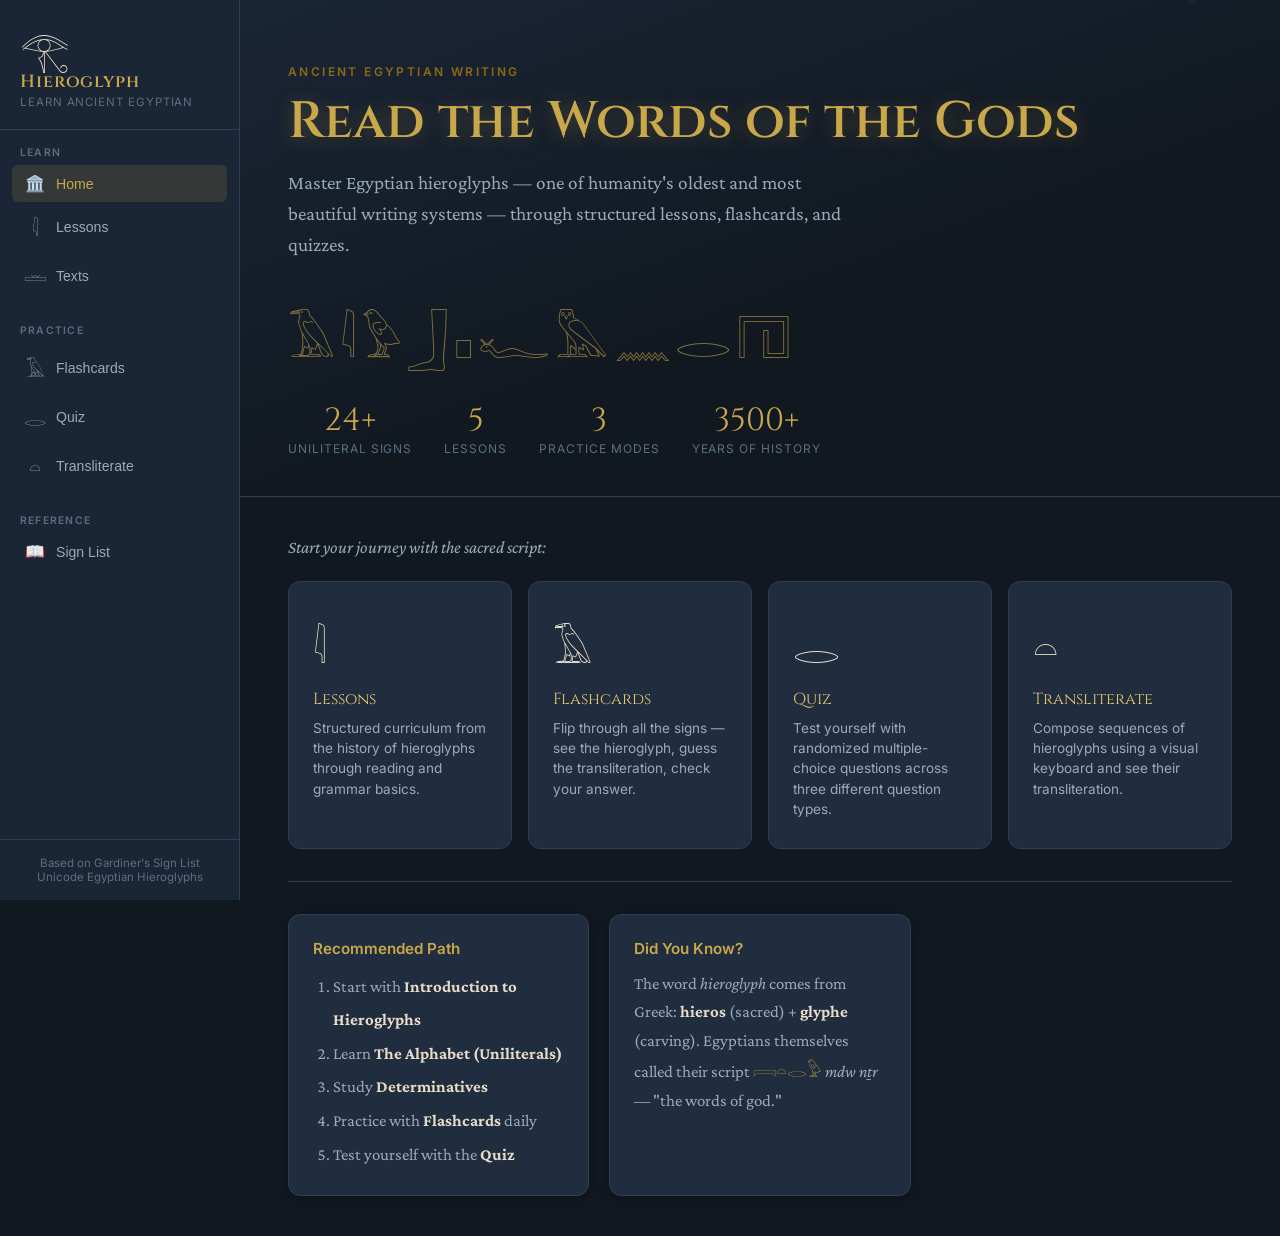
==== commit fbfdb0cb: "Add interactive text reader with word-level grammar annotations New Texts page featuring the Story o" ====
--- a/index.html
+++ b/index.html
@@ -29,6 +29,10 @@
       <button class="nav-item" data-page="lessons">
         <span class="nav-icon">𓇋</span>
         Lessons
+      </button>
+      <button class="nav-item" data-page="texts">
+        <span class="nav-icon">𓏛</span>
+        Texts
       </button>
     </nav>
 
@@ -276,6 +280,21 @@
       </div>
     </div>
 
+    <!-- TEXTS ────────────────────────────────────────────────────────────── -->
+    <div class="page" id="page-texts">
+      <div class="page-header">
+        <div class="breadcrumb">Learn</div>
+        <h2>Ancient Texts</h2>
+        <p>Read hieroglyphic literature word by word — hover for transliteration, click for full grammar</p>
+      </div>
+      <div class="page-body">
+        <div id="reader-list-wrapper">
+          <div id="reader-text-list"></div>
+        </div>
+        <div id="reader-view" class="hidden"></div>
+      </div>
+    </div>
+
     <!-- SIGN LIST REFERENCE ──────────────────────────────────────────────── -->
     <div class="page" id="page-reference">
       <div class="page-header">
@@ -293,10 +312,12 @@
 
 <!-- ── SCRIPTS ──────────────────────────────────────────────────────────────── -->
 <script src="js/data.js"></script>
+<script src="js/texts.js"></script>
 <script src="js/lessons.js"></script>
 <script src="js/flashcards.js"></script>
 <script src="js/quiz.js"></script>
 <script src="js/translate.js"></script>
+<script src="js/reader.js"></script>
 <script src="js/app.js"></script>
 
 <!-- Render the reference sign list inline -->
--- a/css/styles.css
+++ b/css/styles.css
@@ -1074,3 +1074,360 @@
   .main-content { margin-left: 0; }
   .quiz-options { grid-template-columns: 1fr; }
 }
+
+/* ══════════════════════════════════════════════════════════════
+   READER / TEXTS PAGE
+   ══════════════════════════════════════════════════════════════ */
+
+/* ── Text list cards ──────────────────────────────────────── */
+.reader-text-card {
+  display: flex;
+  align-items: center;
+  gap: 20px;
+  background: var(--dark-card);
+  border: 1px solid var(--dark-border);
+  border-radius: var(--radius);
+  padding: 20px 24px;
+  cursor: pointer;
+  transition: all var(--transition);
+  margin-bottom: 12px;
+}
+.reader-text-card:hover {
+  border-color: var(--gold-dark);
+  background: rgba(201,168,76,0.04);
+  transform: translateY(-1px);
+}
+.rtc-glyph {
+  font-family: 'Noto Sans Egyptian Hieroglyphs', serif;
+  font-size: 2.2rem;
+  color: var(--gold);
+  min-width: 60px;
+  text-align: center;
+}
+.rtc-info { flex: 1; }
+.rtc-title {
+  font-family: 'Cinzel', serif;
+  font-size: 1.1rem;
+  color: var(--text-main);
+  margin-bottom: 4px;
+}
+.rtc-sub { font-size: 0.82rem; color: var(--text-muted); }
+.rtc-badge { display: flex; flex-direction: column; gap: 4px; align-items: flex-end; }
+
+/* ── Reader top bar ───────────────────────────────────────── */
+.reader-topbar {
+  display: flex;
+  align-items: center;
+  gap: 20px;
+  margin-bottom: 24px;
+  padding-bottom: 20px;
+  border-bottom: 1px solid var(--dark-border);
+  flex-wrap: wrap;
+}
+.reader-title-block {
+  display: flex;
+  align-items: center;
+  gap: 16px;
+  flex: 1;
+}
+.reader-hiero-title {
+  font-family: 'Noto Sans Egyptian Hieroglyphs', serif;
+  font-size: 2.2rem;
+  color: var(--gold);
+}
+.reader-title {
+  font-family: 'Cinzel', serif;
+  font-size: 1.4rem;
+  color: var(--gold);
+  margin-bottom: 2px;
+}
+.reader-meta { font-size: 0.78rem; color: var(--text-dim); letter-spacing: 0.05em; }
+
+/* ── Intro paragraph ──────────────────────────────────────── */
+.reader-intro {
+  font-family: 'Crimson Pro', serif;
+  font-size: 1.08rem;
+  color: var(--text-muted);
+  line-height: 1.75;
+  margin-bottom: 36px;
+  max-width: 740px;
+  padding: 20px 24px;
+  background: rgba(201,168,76,0.04);
+  border-left: 3px solid var(--gold-dark);
+  border-radius: 0 var(--radius-sm) var(--radius-sm) 0;
+}
+
+/* ── Section wrapper ──────────────────────────────────────── */
+.reader-section {
+  margin-bottom: 48px;
+  background: var(--dark-card);
+  border: 1px solid var(--dark-border);
+  border-radius: var(--radius);
+  overflow: hidden;
+}
+.reader-section-header {
+  display: flex;
+  align-items: center;
+  justify-content: space-between;
+  padding: 12px 24px;
+  background: rgba(201,168,76,0.06);
+  border-bottom: 1px solid var(--dark-border);
+}
+.reader-section-label {
+  font-family: 'Cinzel', serif;
+  font-size: 0.9rem;
+  color: var(--gold-light);
+  font-weight: 600;
+}
+.reader-section-lines {
+  font-size: 0.72rem;
+  color: var(--text-dim);
+  font-family: monospace;
+  letter-spacing: 0.06em;
+}
+.reader-section-note {
+  padding: 10px 24px;
+  font-family: 'Crimson Pro', serif;
+  font-size: 0.92rem;
+  font-style: italic;
+  color: var(--text-dim);
+  border-bottom: 1px solid var(--dark-border);
+  background: rgba(0,0,0,0.15);
+}
+
+/* ── Two-column layout ────────────────────────────────────── */
+.reader-columns {
+  display: grid;
+  grid-template-columns: 3fr 2fr;
+  min-height: 160px;
+}
+.reader-left {
+  padding: 24px;
+  border-right: 1px solid var(--dark-border);
+}
+.reader-right {
+  padding: 24px;
+  display: flex;
+  flex-direction: column;
+}
+.reader-col-label {
+  font-size: 0.68rem;
+  font-weight: 600;
+  letter-spacing: 0.12em;
+  text-transform: uppercase;
+  color: var(--text-dim);
+  margin-bottom: 14px;
+}
+
+/* ── Hieroglyph flow ──────────────────────────────────────── */
+.hiero-flow {
+  display: flex;
+  flex-wrap: wrap;
+  gap: 6px;
+  align-items: flex-end;
+}
+
+/* ── Individual hoverable word ────────────────────────────── */
+.hiero-word {
+  display: inline-flex;
+  flex-direction: column;
+  align-items: center;
+  gap: 4px;
+  padding: 8px 10px 6px;
+  border-radius: var(--radius-sm);
+  cursor: pointer;
+  border: 1px solid transparent;
+  transition: all var(--transition);
+  position: relative;
+}
+.hiero-word:hover,
+.hiero-word.hovered {
+  background: rgba(201,168,76,0.08);
+  border-color: var(--gold-dark);
+}
+.hiero-word.active {
+  background: rgba(201,168,76,0.15);
+  border-color: var(--gold);
+  box-shadow: 0 0 0 2px rgba(201,168,76,0.2);
+}
+.hiero-glyph {
+  font-family: 'Noto Sans Egyptian Hieroglyphs', serif;
+  font-size: 2.8rem;
+  color: var(--gold-light);
+  line-height: 1;
+}
+.hiero-translit {
+  font-family: 'Cinzel', serif;
+  font-size: 0.72rem;
+  color: var(--text-dim);
+  letter-spacing: 0.04em;
+  white-space: nowrap;
+}
+.hiero-word:hover .hiero-translit,
+.hiero-word.hovered .hiero-translit,
+.hiero-word.active .hiero-translit {
+  color: var(--gold);
+}
+
+/* ── English translation panel ────────────────────────────── */
+.en-text {
+  font-family: 'Crimson Pro', serif;
+  font-size: 1.2rem;
+  line-height: 1.8;
+  color: var(--text-muted);
+  flex: 1;
+  padding: 8px 12px;
+  border-radius: var(--radius-sm);
+  border: 1px solid transparent;
+  transition: all var(--transition);
+}
+.en-text.highlighted {
+  background: rgba(201,168,76,0.06);
+  border-color: rgba(201,168,76,0.2);
+  color: var(--sand);
+}
+
+/* ── Hover tooltip ────────────────────────────────────────── */
+.hiero-tooltip {
+  position: fixed;
+  z-index: 9999;
+  pointer-events: none;
+  background: var(--lapis-dark);
+  border: 1px solid var(--gold-dark);
+  border-radius: var(--radius);
+  padding: 14px 16px;
+  min-width: 200px;
+  max-width: 280px;
+  box-shadow: 0 8px 32px rgba(0,0,0,0.6);
+  transition: opacity 0.12s ease;
+}
+.hiero-tooltip.hidden { opacity: 0; pointer-events: none; }
+
+.tt-translit {
+  font-family: 'Cinzel', serif;
+  font-size: 1.3rem;
+  color: var(--gold);
+  margin-bottom: 4px;
+}
+.tt-translation {
+  font-family: 'Crimson Pro', serif;
+  font-size: 1.05rem;
+  color: var(--text-main);
+  margin-bottom: 6px;
+}
+.tt-pos {
+  font-size: 0.72rem;
+  font-weight: 600;
+  letter-spacing: 0.06em;
+  text-transform: uppercase;
+  color: var(--text-dim);
+  margin-bottom: 8px;
+}
+.tt-hint {
+  font-size: 0.7rem;
+  color: var(--gold-dark);
+  font-style: italic;
+}
+
+/* ── Word detail panel (click) ────────────────────────────── */
+.word-detail-panel {
+  margin: 24px 0;
+  background: linear-gradient(135deg, var(--dark-panel), var(--lapis-dark));
+  border: 1px solid var(--gold-dark);
+  border-radius: var(--radius);
+  overflow: hidden;
+  box-shadow: 0 8px 40px rgba(0,0,0,0.5);
+}
+.word-detail-panel.hidden { display: none; }
+
+.detail-header {
+  display: flex;
+  align-items: center;
+  gap: 20px;
+  padding: 20px 24px;
+  border-bottom: 1px solid rgba(201,168,76,0.2);
+  position: relative;
+}
+.detail-glyph {
+  font-family: 'Noto Sans Egyptian Hieroglyphs', serif;
+  font-size: 4rem;
+  color: var(--gold-light);
+  line-height: 1;
+  min-width: 72px;
+  text-align: center;
+}
+.detail-header-text { flex: 1; }
+.detail-translit {
+  font-family: 'Cinzel', serif;
+  font-size: 2rem;
+  color: var(--gold);
+  margin-bottom: 4px;
+}
+.detail-translation {
+  font-family: 'Crimson Pro', serif;
+  font-size: 1.15rem;
+  color: var(--text-main);
+  margin-bottom: 8px;
+}
+.detail-close {
+  position: absolute;
+  top: 16px; right: 16px;
+  background: transparent;
+  border: 1px solid var(--dark-border);
+  color: var(--text-dim);
+  border-radius: 50%;
+  width: 28px; height: 28px;
+  cursor: pointer;
+  font-size: 0.8rem;
+  display: flex; align-items: center; justify-content: center;
+  transition: all var(--transition);
+}
+.detail-close:hover { border-color: var(--gold); color: var(--gold); }
+
+.detail-body { padding: 20px 24px; }
+.detail-grid {
+  display: grid;
+  grid-template-columns: repeat(auto-fill, minmax(220px, 1fr));
+  gap: 16px;
+  margin-bottom: 20px;
+}
+.detail-item {
+  background: rgba(0,0,0,0.2);
+  border-radius: var(--radius-sm);
+  padding: 12px 14px;
+  border: 1px solid rgba(201,168,76,0.1);
+}
+.detail-item-label {
+  font-size: 0.68rem;
+  font-weight: 600;
+  letter-spacing: 0.1em;
+  text-transform: uppercase;
+  color: var(--gold-dark);
+  margin-bottom: 6px;
+}
+.detail-item-value {
+  font-family: 'Crimson Pro', serif;
+  font-size: 1rem;
+  color: var(--text-main);
+  line-height: 1.4;
+}
+.detail-notes {
+  background: rgba(0,0,0,0.15);
+  border-radius: var(--radius-sm);
+  padding: 16px 18px;
+  border-left: 3px solid var(--gold-dark);
+}
+.detail-notes-text {
+  font-family: 'Crimson Pro', serif;
+  font-size: 1.05rem;
+  color: var(--text-muted);
+  line-height: 1.75;
+  margin-top: 8px;
+}
+
+/* ── Responsive reader ────────────────────────────────────── */
+@media (max-width: 900px) {
+  .reader-columns { grid-template-columns: 1fr; }
+  .reader-left { border-right: none; border-bottom: 1px solid var(--dark-border); }
+  .detail-grid { grid-template-columns: 1fr; }
+}
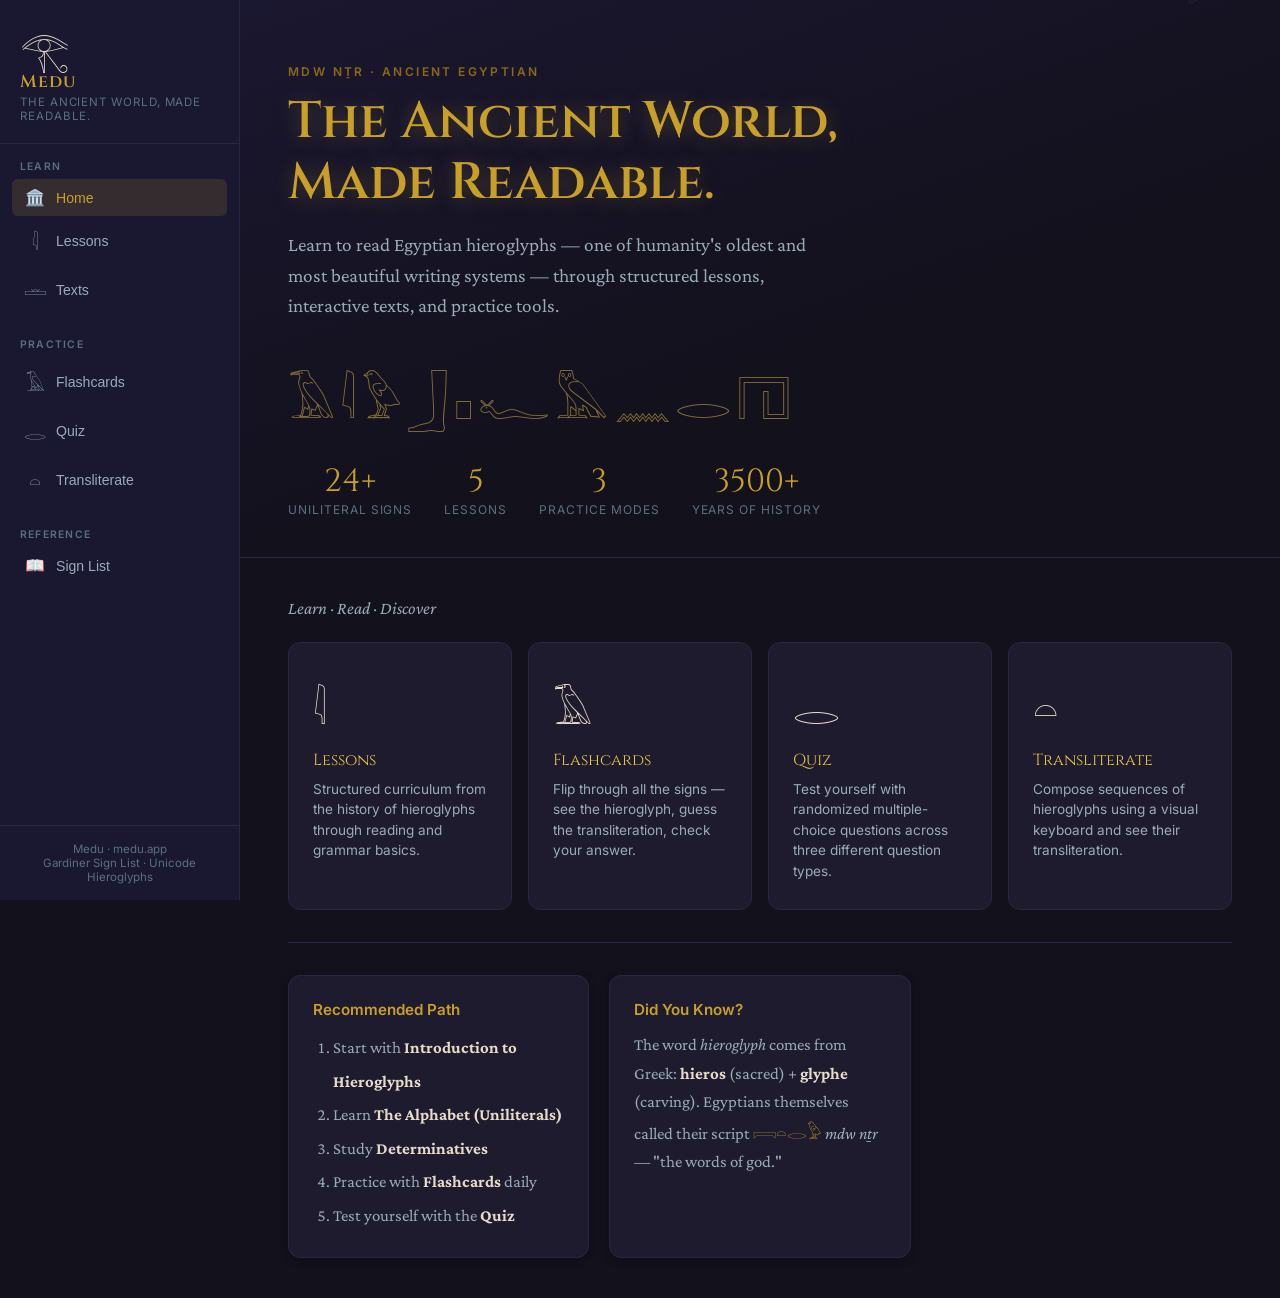
==== commit 3908536d: "Rebrand to Medu with aligned color palette and copy - Rename app from "Hieroglyph" to "Medu" across " ====
--- a/index.html
+++ b/index.html
@@ -3,7 +3,7 @@
 <head>
   <meta charset="UTF-8">
   <meta name="viewport" content="width=device-width, initial-scale=1.0">
-  <title>Hieroglyph — Learn Ancient Egyptian Writing</title>
+  <title>Medu — The Ancient World, Made Readable</title>
   <link rel="preconnect" href="https://fonts.googleapis.com">
   <link rel="preconnect" href="https://fonts.gstatic.com" crossorigin>
   <link href="https://fonts.googleapis.com/css2?family=Cinzel:wght@400;600;700&family=Crimson+Pro:ital,wght@0,300;0,400;0,600;1,400&family=Inter:wght@300;400;500;600&family=Noto+Sans+Egyptian+Hieroglyphs&display=swap" rel="stylesheet">
@@ -16,8 +16,8 @@
   <aside class="sidebar">
     <div class="sidebar-logo">
       <span class="logo-glyph">𓂀</span>
-      <h1>Hieroglyph</h1>
-      <p>Learn Ancient Egyptian</p>
+      <h1>Medu</h1>
+      <p>The ancient world, made readable.</p>
     </div>
 
     <nav class="nav-section">
@@ -61,8 +61,8 @@
     </nav>
 
     <div class="sidebar-footer">
-      Based on Gardiner's Sign List<br>
-      Unicode Egyptian Hieroglyphs
+      Medu · medu.app<br>
+      Gardiner Sign List · Unicode Hieroglyphs
     </div>
   </aside>
 
@@ -72,11 +72,11 @@
     <!-- HOME ─────────────────────────────────────────────────────────────── -->
     <div class="page" id="page-home">
       <div class="home-hero">
-        <div class="hero-eyebrow">Ancient Egyptian Writing</div>
-        <h2 class="hero-title">Read the Words of the Gods</h2>
+        <div class="hero-eyebrow">mdw nṯr · Ancient Egyptian</div>
+        <h2 class="hero-title">The Ancient World,<br>Made Readable.</h2>
         <p class="hero-sub">
-          Master Egyptian hieroglyphs — one of humanity's oldest and most beautiful
-          writing systems — through structured lessons, flashcards, and quizzes.
+          Learn to read Egyptian hieroglyphs — one of humanity's oldest and most beautiful
+          writing systems — through structured lessons, interactive texts, and practice tools.
         </p>
         <div class="hero-glyphs">𓄿𓇋𓅱𓃀𓊪𓆑𓅓𓈖𓂋𓉔</div>
         <div class="home-stats">
@@ -88,7 +88,7 @@
       </div>
 
       <div class="home-features">
-        <div class="features-heading">Start your journey with the sacred script:</div>
+        <div class="features-heading">Learn · Read · Discover</div>
         <div class="feature-cards">
           <div class="feature-card" onclick="App.navigate('lessons')">
             <span class="feature-icon">𓇋</span>
--- a/css/styles.css
+++ b/css/styles.css
@@ -1,27 +1,28 @@
 /* ============================================================
-   HIEROGLYPH PLATFORM — Egyptian-inspired Design System
+   MEDU — Egyptian-inspired Design System
+   The ancient world, made readable.
    ============================================================ */
 
 @import url('https://fonts.googleapis.com/css2?family=Cinzel:wght@400;600;700&family=Crimson+Pro:ital,wght@0,300;0,400;0,600;1,400&family=Inter:wght@300;400;500;600&display=swap');
 
 /* ── CSS Variables ────────────────────────────────────────── */
 :root {
-  --gold:        #C9A84C;
-  --gold-light:  #E8C86E;
+  --gold:        #C9A027;
+  --gold-light:  #E8C547;
   --gold-dark:   #8B6914;
-  --sand:        #F2E6C2;
+  --sand:        #F2E4C4;
   --sand-light:  #FBF6EC;
   --sand-dark:   #D4C59A;
   --papyrus:     #EDE0C4;
-  --lapis:       #1B3A5C;
-  --lapis-light: #2B5C8A;
+  --lapis:       #1E3A8A;
+  --lapis-light: #2E50B8;
   --lapis-dark:  #0D1E30;
   --red:         #8B2020;
   --red-light:   #C43A3A;
-  --dark:        #111820;
-  --dark-panel:  #1A2535;
-  --dark-card:   #202D3F;
-  --dark-border: #2E3F55;
+  --dark:        #13111C;
+  --dark-panel:  #1A1730;
+  --dark-card:   #1E1B2E;
+  --dark-border: #2A2545;
   --text-main:   #E8DCC8;
   --text-muted:  #9AABB8;
   --text-dim:    #5A7080;
@@ -139,12 +140,12 @@
 }
 
 .nav-item:hover {
-  background: rgba(201, 168, 76, 0.08);
+  background: rgba(201, 160, 39, 0.08);
   color: var(--text-main);
 }
 
 .nav-item.active {
-  background: rgba(201, 168, 76, 0.15);
+  background: rgba(201, 160, 39, 0.15);
   color: var(--gold);
 }
 
